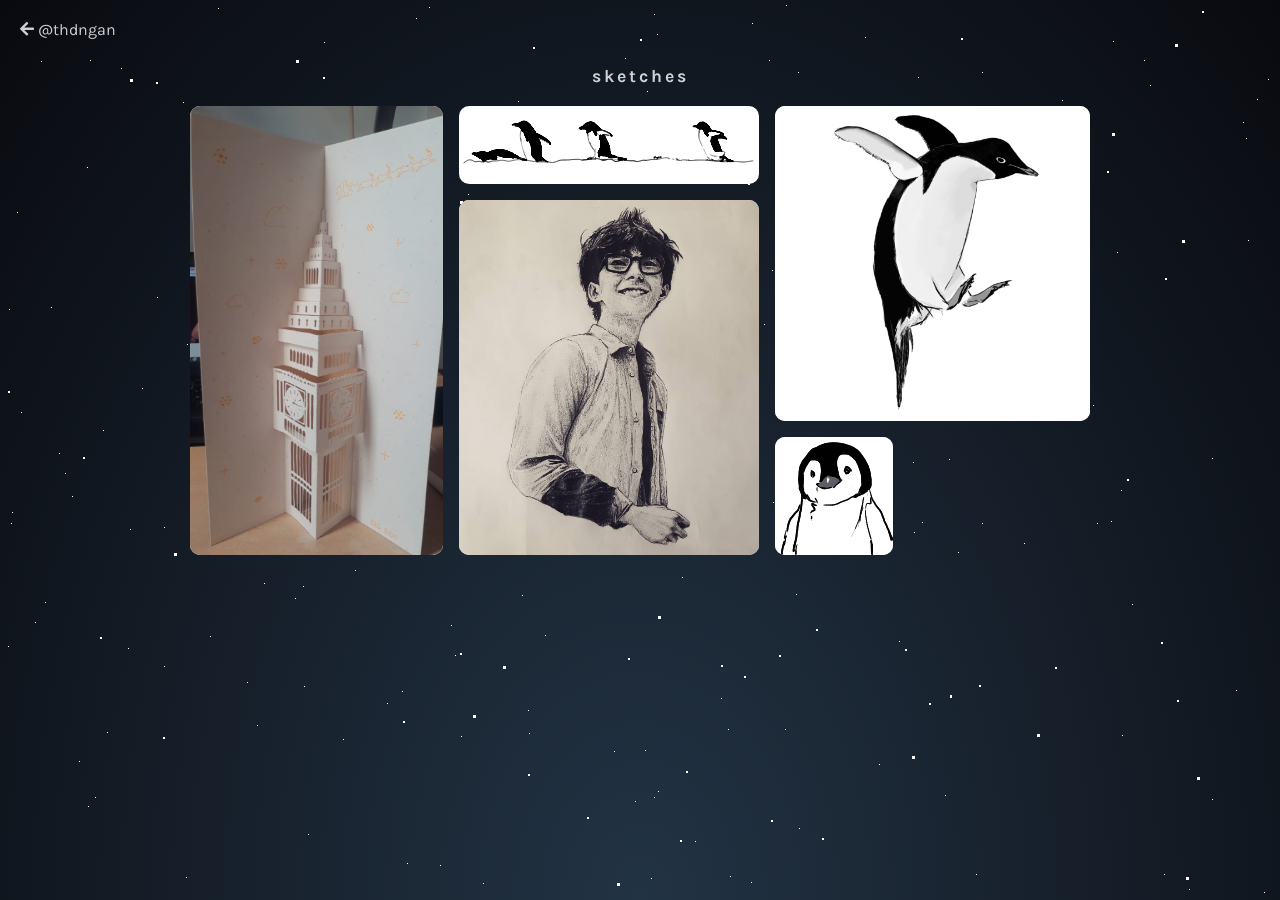
==== sketches.html @ 4ba468cd "Update: 2026-09-28 12:35:16" ====
<!DOCTYPE html>
<html lang="en">
  <head>
    <meta charset="UTF-8">
    <meta name="viewport" content="width=device-width, initial-scale=1.0">
    <title>TRỊNH HD Ngân | Sketches</title>
    <!-- Favicon -->
    <link rel="icon" href="https://avatars.githubusercontent.com/u/103092148?v=4" type="image/x-icon" />
    <!-- Hide the page until style.css loads; its fade-in animation reveals it -->
    <style>body { opacity: 0; }</style>
    <!-- Karla font -->
    <link rel="preconnect" href="https://fonts.googleapis.com">
    <link rel="preconnect" href="https://fonts.gstatic.com" crossorigin>
    <link rel="stylesheet" href="https://fonts.googleapis.com/css?family=Karla:400,700&display=swap">
    <!-- Font Awesome icons -->
    <link rel="stylesheet" href="https://use.fontawesome.com/releases/v5.8.1/css/all.css">
    <!-- Core theme CSS -->
    <link rel="stylesheet" href="style.css">
  </head>

  <body>
    <!-- Parallax Pixel Background Animation -->
    <section class="animated-background">
      <div id="stars1"></div>
      <div id="stars2"></div>
      <div id="stars3"></div>
    </section>
    <!-- End of Parallax Pixel Background Animation -->

    <a class="back-link" href="./">
      <i class="fas fa-arrow-left">&nbsp;</i>@thdngan
    </a>

    <div class="section-title">sketches</div>

    <div id="gallery"></div>

    <dialog id="lightbox" class="lightbox" tabindex="-1">
      <figure>
        <img alt="">
        <figcaption>
          <button class="lightbox-nav" data-step="-1" aria-label="Previous sketch"><i class="fas fa-chevron-left"></i></button>
          <span class="lightbox-caption"></span>
          <button class="lightbox-nav" data-step="1" aria-label="Next sketch"><i class="fas fa-chevron-right"></i></button>
        </figcaption>
      </figure>
      <button class="popup-close" aria-label="Close">&times;</button>
    </dialog>

    <!-- List of files in sketches/ and their sizes, regenerated by sync.sh -->
    <script src="sketches.js"></script>
    <!-- Hand-written captions -->
    <script src="sketches/captions.js"></script>
    <script src="lightbox.js"></script>
    <script>
      const gallery = document.getElementById('gallery');
      const captions = typeof CAPTIONS === 'undefined' ? {} : CAPTIONS;
      const sketches = SKETCHES.map(({ file, width, height }) => ({
        id: file,
        src: 'sketches/' + encodeURIComponent(file),
        caption: captions[file] ?? file.replace(/\.[^.]+$/, '').replace(/[_-]+/g, ' '),
        width,
        height,
      }));
      const sizeKnown = sketch => sketch.width > 0 && sketch.height > 0;

      // Each tile links to #<file>, which opens it in the lightbox
      const tiles = sketches.map(sketch => {
        const tile = document.createElement('a');
        tile.className = 'sketch';
        tile.href = '#' + encodeURIComponent(sketch.id);
        const img = document.createElement('img');
        img.src = sketch.src;
        img.alt = sketch.caption;
        img.loading = sizeKnown(sketch) ? 'lazy' : 'eager';
        tile.append(img);
        return tile;
      });
      gallery.append(...tiles);
      if (!tiles.length) gallery.textContent = 'nothing here yet';

      // Collage: sketches go into columns that all end at the same height. For a given number of
      // columns, the sketches are first spread so the columns come out about even, then the column
      // widths are adjusted until the heights match. If that can't work within limits, fewer
      // columns are tried (one column always works). No sketch is shown larger than its real
      // resolution on the screen (it would blur), so ones smaller than a column go last.
      const GAP = 16; // matches the gap in style.css
      const MIN_COLUMN = 150;
      const MAX_COLUMNS = 3;
      const NARROWEST = 0.6, WIDEST = 1.6; // how far a column may stray from the even width
      const MAX_CROP = 0.1; // share of a sketch that may be cropped when widths alone can't even things out
      let sizes = []; // natural [width, height] of each sketch, in image pixels
      let laidOutWidth = 0;

      function arrange(count, width) {
        const baseWidth = (width - GAP * (count - 1)) / count;
        // Largest size each sketch can show at without being stretched: one image pixel per screen
        // pixel, so smaller on high-density (e.g. phone) screens
        const pixel = window.devicePixelRatio || 1;
        const items = sizes.map(([naturalWidth, naturalHeight], i) => {
          const w = naturalWidth / pixel, h = naturalHeight / pixel;
          const small = w < baseWidth;
          return { i, w, h, small, height: small ? h : baseWidth * h / w };
        });
        if (count === 1) return [{ members: items, width, scale: 1 }];
        if (items.filter(item => !item.small).length < count) return null; // each column needs one to stretch

        // How uneven the column heights are at even widths (Infinity if a column has no full-size sketch)
        const unevenness = assign => {
          const heights = Array(count).fill(-GAP);
          const hasBig = Array(count).fill(false);
          items.forEach(item => {
            heights[assign[item.i]] += item.height + GAP;
            if (!item.small) hasBig[assign[item.i]] = true;
          });
          if (hasBig.includes(false)) return Infinity;
          const mean = heights.reduce((a, b) => a + b) / count;
          return heights.reduce((sum, h) => sum + (h - mean) ** 2, 0);
        };

        // Start by dropping each sketch, full-size ones tallest first, into the shortest column...
        const assign = [];
        const heights = Array(count).fill(0);
        [...items].sort((a, b) => a.small - b.small || b.height - a.height).forEach(item => {
          const column = heights.indexOf(Math.min(...heights));
          assign[item.i] = column;
          heights[column] += item.height + GAP;
        });

        // ...then keep moving or swapping sketches between columns while that evens them out
        let score = unevenness(assign);
        for (let improved = true; improved;) {
          improved = false;
          for (const { i } of items) {
            const changes = [];
            for (let c = 0; c < count; c++) if (c !== assign[i]) changes.push([[i, c]]);
            for (const { i: j } of items) if (assign[j] !== assign[i]) changes.push([[i, assign[j]], [j, assign[i]]]);
            for (const change of changes) {
              const undo = change.map(([k]) => [k, assign[k]]);
              change.forEach(([k, c]) => assign[k] = c);
              const next = unevenness(assign);
              if (next < score - 1) {
                score = next;
                improved = true;
                break;
              }
              undo.forEach(([k, c]) => assign[k] = c);
            }
          }
        }

        // A column of width x is x * stretch + fixed tall: full-size sketches scale with the width,
        // small ones and gaps don't. Solve for the widths that give every column the same height,
        // pinning any column that would go past its limits and solving again for the rest.
        const columns = Array.from({ length: count }, (_, c) => {
          const members = items.filter(item => assign[item.i] === c);
          const big = members.filter(item => !item.small);
          const small = members.filter(item => item.small);
          return {
            members: [...big, ...small],
            stretch: big.reduce((sum, item) => sum + item.h / item.w, 0),
            fixed: small.reduce((sum, item) => sum + item.h, 0) + GAP * (members.length - 1),
            min: Math.max(NARROWEST * baseWidth, ...small.map(item => item.w)),
            max: Math.min(WIDEST * baseWidth, ...big.map(item => item.w)), // never enlarge a sketch
          };
        });
        const available = width - GAP * (count - 1);
        let free = columns;
        let height;
        for (;;) {
          if (!free.length) return null;
          const pinned = columns.filter(col => !free.includes(col)).reduce((sum, col) => sum + col.width, 0);
          height = (available - pinned + free.reduce((sum, col) => sum + col.fixed / col.stretch, 0))
            / free.reduce((sum, col) => sum + 1 / col.stretch, 0);
          free.forEach(col => col.width = (height - col.fixed) / col.stretch);
          const outside = free.filter(col => col.width < col.min || col.width > col.max);
          if (!outside.length) break;
          outside.forEach(col => col.width = Math.min(col.max, Math.max(col.min, col.width)));
          free = free.filter(col => !outside.includes(col));
        }

        // A pinned column can't reach the shared height by width alone, so its full-size sketches
        // are cropped a little (shorter, or narrower without enlarging) to make up the difference
        for (const col of columns) {
          col.scale = (height - col.fixed) / (col.width * col.stretch);
          const noEnlarging = Math.min(...col.members.filter(item => !item.small).map(item => item.w)) / col.width;
          if (col.scale < 1 - MAX_CROP || col.scale > Math.min(1 / (1 - MAX_CROP), noEnlarging)) return null;
        }
        return columns;
      }

      function layout() {
        const style = getComputedStyle(gallery);
        const width = gallery.clientWidth - parseFloat(style.paddingLeft) - parseFloat(style.paddingRight);
        if (!tiles.length || width === laidOutWidth) return;
        laidOutWidth = width;

        let count = Math.max(1, Math.min(MAX_COLUMNS, Math.floor((width + GAP) / (MIN_COLUMN + GAP))));
        let columns;
        while (!(columns = arrange(count, width))) count--;

        gallery.replaceChildren(...columns.map(col => {
          const column = document.createElement('div');
          column.className = 'sketch-column';
          column.style.width = col.width + 'px';
          for (const item of col.members) {
            const tile = tiles[item.i];
            const small = item.w < col.width && (item.small || count === 1);
            tile.style.width = small ? item.w + 'px' : '';
            tile.style.height = (small ? item.h : col.width * item.h / item.w * col.scale) + 'px';
            column.append(tile);
          }
          return column;
        }));
      }

      Promise.all(sketches.map((sketch, i) => sizeKnown(sketch) || tiles[i].firstChild.decode().catch(() => {}))).then(() => {
        sizes = sketches.map((sketch, i) => {
          if (sizeKnown(sketch)) return [sketch.width, sketch.height];
          const img = tiles[i].firstChild;
          return img.naturalWidth && img.naturalHeight ? [img.naturalWidth, img.naturalHeight] : [1, 1];
        });
        layout();
        gallery.classList.add('ready');
        new ResizeObserver(layout).observe(gallery);
      });

      setupLightbox(sketches);
    </script>
  </body>
</html>
---- style.css ----
:root {
    --bgColor: #223344;
    --bgColor2: #090a0f;
    --accentColor: #FFF;
    --font: 'Karla', sans-serif;
    --delay: .3s;
}

body {
    margin: 0;
    padding: 0;
    min-height: 100vh;
    font-family: var(--font);
    background: radial-gradient(ellipse at bottom, var(--bgColor) 0%, var(--bgColor2) 100%);
    /* background-image: url('https://bit.ly/3nFVqJh'); */
    opacity: 0;
    animation: 1s ease-out var(--delay) 1 transitionAnimation; /* duration/timing-function/delay/iterations/name */
    animation-fill-mode: forwards;
    background-repeat: no-repeat;
    background-size: cover;
    position: relative;
}

#profilePicture, #profilePicture img {
    position: relative;
    width: 96px;
    height: 96px;
    display: block;
    margin: 40px auto 20px;
    border-radius: 50%;
    -webkit-tap-highlight-color: transparent;
}

#userName {
    color: var(--accentColor);
    font-size: 1rem;
    font-weight: bold;
    line-height: 1.25;
    display: block;
    font-family: var(--font);
    width: 100%;
    text-align: center;
    text-decoration: none;
}

#links {
    max-width: 675px;
    width: auto;
    display: block;
    margin: 27px auto;
}

.link {
    position: relative;
    background-color: rgba(255, 255, 255, 0.1); /* transparent; */ 
    color: var(--accentColor);
    border: solid var(--accentColor) 2px;
    border-radius: 10px;
    font-size: 1rem;
    text-align: center;
    display: block;
    margin-left: 10px;
    margin-right: 10px;
    margin-bottom: 10px;
    padding: 10px; /* 17px */
    text-decoration: none;
    /* transition: all .25s cubic-bezier(.08, .59, .29, .99); */
    /* ease, cubic-bezier(.08, .59, .29, .99) */
    -webkit-tap-highlight-color: transparent;
}

@media (hover: hover) {
    .link:hover {
        background-color: var(--accentColor);
        color: var(--bgColor);
    }
}

.link:active {
    background-color: var(--accentColor);
    color: var(--bgColor);
}

#hashtag {
    position: relative;
    margin-top: 50px;
    padding-bottom: 40px;
    color: var(--accentColor);
    font-size: 1rem;
    display: block;
    font-family: var(--font);
    width: 100%;
    text-align: center;

    /*  animation   */
    /* overflow: hidden; */
    background: linear-gradient(90deg, var(--bgColor), var(--accentColor), var(--bgColor));
    background-repeat: no-repeat;
    background-size: 80%;
    /* animation: animate 3s linear var(--delay) infinite; */
    -webkit-background-clip: text;
    background-clip: text;
    -webkit-text-fill-color: rgba(255, 255, 255, 0);
     /* rgba(255, 255, 255, 0); */
}


/*-------------------------animations-----------------------*/
@keyframes transitionAnimation {
    0% {
        opacity: 0;
        transform: translateY(-10px);
    }
    100% {
        opacity: 1;
        transform: translateY(0);
    }
}

@keyframes animate {
    0% {
      background-position: -500%;
    }
    100% {
      background-position: 500%;
    }
}

@keyframes animStar {
    from {
        transform: translateY(0px);
    }
    to {
        transform: translateY(-2000px);
    }
}


/*-------------------------popup------------------------*/
/* Lightbox shared by the profile picture and the sketches (lightbox.js) */
.lightbox {
    padding: 0;
    border: none;
    background: none;
    max-width: none;
    max-height: none;
    overflow: visible;
}

.lightbox:focus {
    outline: none;
}

.lightbox[open] {
    animation: .3s ease-out lightboxIn;
}

.lightbox::backdrop {
    background-color: rgba(0, 0, 0, 0.7);
}

@keyframes lightboxIn {
    from {
        opacity: 0;
        transform: scale(0.95);
    }
}

.lightbox figure {
    width: min-content; /* as wide as the image; the caption wraps to fit */
    margin: 0;
    background-color: #fff;
}

.lightbox img {
    display: block;
    min-width: min(240px, 90vw); /* room for the caption under very small sketches */
    max-width: 90vw;
    max-height: 80vh;
}

.lightbox figcaption {
    display: flex;
    align-items: center;
    justify-content: space-between;
    gap: 10px;
    padding: 10px 12px;
    background-color: var(--bgColor);
    color: var(--accentColor);
    font-family: Baskerville, Georgia, serif;
    font-style: italic;
    text-align: center;
    overflow-wrap: anywhere;
}

.lightbox-caption {
    flex: 1;
}

.lightbox-nav {
    padding: 6px 10px;
    border: none;
    background: none;
    color: inherit;
    font-size: 1rem;
    opacity: 0.8;
    cursor: pointer;
}

.lightbox-nav:hover {
    opacity: 1;
}

.lightbox-nav[hidden] {
    display: block;
    visibility: hidden; /* keep the caption centred */
}

.popup-close {
    position: absolute;
    right: -1rem;
    top: -1rem;
    width: 3rem;
    height: 3rem;
    font-size: 1.7rem;
    font-weight: 400;
    border-radius: 100%;
    background-color: var(--bgColor);
    z-index: 4;
    color: var(--accentColor);
    line-height: 2.7rem;
    text-align: center;
    cursor: pointer;
    text-decoration: none;
    -webkit-tap-highlight-color: transparent;
}

@media (hover: hover) {
    .popup-close:hover {
        background-color: var(--accentColor);
        color: var(--bgColor);
    }
}

.popup-close:active {
    background-color: var(--accentColor);
    color: var(--bgColor);
}

button.popup-close {
    padding: 0;
    border: none;
    font-family: inherit;
}


/*-----------------------parallax-----------------------*/
/* credits: https://www.youtube.com/watch?v=aywzn9cf-_U */
#stars1 {
    width: 1px;
    height: 1px;
    background: transparent;
    animation: animStar 120s linear infinite;

    box-shadow: 779px 1331px #fff, 324px 42px #fff, 303px 586px #fff,
    1312px 276px #fff, 451px 625px #fff, 521px 1931px #fff, 1087px 1871px #fff,
    36px 1546px #fff, 132px 934px #fff, 1698px 901px #fff, 1418px 664px #fff,
    1448px 1157px #fff, 1084px 232px #fff, 347px 1776px #fff, 1722px 243px #fff,
    1629px 835px #fff, 479px 969px #fff, 1231px 960px #fff, 586px 384px #fff,
    164px 527px #fff, 8px 646px #fff, 1150px 1126px #fff, 665px 1357px #fff,
    1556px 1982px #fff, 1260px 1961px #fff, 1675px 1741px #fff,
    1843px 1514px #fff, 718px 1628px #fff, 242px 1343px #fff, 1497px 1880px #fff,
    1364px 230px #fff, 1739px 1302px #fff, 636px 959px #fff, 304px 686px #fff,
    614px 751px #fff, 1935px 816px #fff, 1428px 60px #fff, 355px 335px #fff,
    1594px 158px #fff, 90px 60px #fff, 1553px 162px #fff, 1239px 1825px #fff,
    1945px 587px #fff, 749px 1785px #fff, 1987px 1172px #fff, 1301px 1237px #fff,
    1039px 342px #fff, 1585px 1481px #fff, 995px 1048px #fff, 524px 932px #fff,
    214px 413px #fff, 1701px 1300px #fff, 1037px 1613px #fff, 1871px 996px #fff,
    1360px 1635px #fff, 1110px 1313px #fff, 412px 1783px #fff, 1949px 177px #fff,
    903px 1854px #fff, 700px 1936px #fff, 378px 125px #fff, 308px 834px #fff,
    1118px 962px #fff, 1350px 1929px #fff, 781px 1811px #fff, 561px 137px #fff,
    757px 1148px #fff, 1670px 1979px #fff, 343px 739px #fff, 945px 795px #fff,
    576px 1903px #fff, 1078px 1436px #fff, 1583px 450px #fff, 1366px 474px #fff,
    297px 1873px #fff, 192px 162px #fff, 1624px 1633px #fff, 59px 453px #fff,
    82px 1872px #fff, 1933px 498px #fff, 1966px 1974px #fff, 1975px 1688px #fff,
    779px 314px #fff, 1858px 1543px #fff, 73px 1507px #fff, 1693px 975px #fff,
    1683px 108px #fff, 1768px 1654px #fff, 654px 14px #fff, 494px 171px #fff,
    1689px 1895px #fff, 1660px 263px #fff, 1031px 903px #fff, 1203px 1393px #fff,
    1333px 1421px #fff, 1113px 41px #fff, 1206px 1645px #fff, 1325px 1635px #fff,
    142px 388px #fff, 572px 215px #fff, 1535px 296px #fff, 1419px 407px #fff,
    1379px 1003px #fff, 329px 469px #fff, 1791px 1652px #fff, 935px 1802px #fff,
    1330px 1820px #fff, 421px 1933px #fff, 828px 365px #fff, 275px 316px #fff,
    707px 960px #fff, 1605px 1554px #fff, 625px 58px #fff, 717px 1697px #fff,
    1669px 246px #fff, 1925px 322px #fff, 1154px 1803px #fff, 1929px 295px #fff,
    1248px 240px #fff, 1045px 1755px #fff, 166px 942px #fff, 1888px 1773px #fff,
    678px 1963px #fff, 1370px 569px #fff, 1974px 1400px #fff, 1786px 460px #fff,
    51px 307px #fff, 784px 1400px #fff, 730px 1258px #fff, 1712px 393px #fff,
    416px 170px #fff, 1797px 1932px #fff, 572px 219px #fff, 1557px 1856px #fff,
    218px 8px #fff, 348px 1334px #fff, 469px 413px #fff, 385px 1738px #fff,
    1357px 1818px #fff, 240px 942px #fff, 248px 1847px #fff, 1535px 806px #fff,
    236px 1514px #fff, 1429px 1556px #fff, 73px 1633px #fff, 1398px 1121px #fff,
    671px 1301px #fff, 1404px 1663px #fff, 740px 1018px #fff, 1600px 377px #fff,
    785px 514px #fff, 112px 1084px #fff, 1915px 1887px #fff, 1463px 1848px #fff,
    687px 1115px #fff, 1268px 1768px #fff, 1729px 1425px #fff,
    1284px 1022px #fff, 801px 974px #fff, 1975px 1317px #fff, 1354px 834px #fff,
    1446px 1484px #fff, 1283px 1786px #fff, 11px 523px #fff, 1842px 236px #fff,
    1355px 654px #fff, 429px 7px #fff, 1033px 1128px #fff, 157px 297px #fff,
    545px 635px #fff, 52px 1080px #fff, 827px 1520px #fff, 1121px 490px #fff,
    9px 309px #fff, 1744px 1586px #fff, 1014px 417px #fff, 1534px 524px #fff,
    958px 552px #fff, 1403px 1496px #fff, 387px 703px #fff, 1522px 548px #fff,
    1355px 282px #fff, 1532px 601px #fff, 1838px 790px #fff, 290px 259px #fff,
    295px 598px #fff, 1601px 539px #fff, 1561px 1272px #fff, 34px 1922px #fff,
    1024px 543px #fff, 467px 369px #fff, 722px 333px #fff, 1976px 1255px #fff,
    766px 983px #fff, 1582px 1285px #fff, 12px 512px #fff, 617px 1410px #fff,
    682px 577px #fff, 1334px 1438px #fff, 439px 327px #fff, 1617px 1661px #fff,
    673px 129px #fff, 794px 941px #fff, 1386px 1902px #fff, 37px 1353px #fff,
    1467px 1353px #fff, 416px 18px #fff, 187px 344px #fff, 200px 1898px #fff,
    1491px 1619px #fff, 811px 347px #fff, 924px 1827px #fff, 945px 217px #fff,
    1735px 1228px #fff, 379px 1890px #fff, 79px 761px #fff, 825px 1837px #fff,
    1980px 1558px #fff, 1308px 1573px #fff, 1488px 1726px #fff,
    382px 1208px #fff, 522px 595px #fff, 1277px 1898px #fff, 354px 552px #fff,
    161px 1784px #fff, 614px 251px #fff, 526px 1576px #fff, 17px 212px #fff,
    179px 996px #fff, 467px 1208px #fff, 1944px 1838px #fff, 1140px 1093px #fff,
    858px 1007px #fff, 200px 1064px #fff, 423px 1964px #fff, 1945px 439px #fff,
    1377px 689px #fff, 1120px 1437px #fff, 1876px 668px #fff, 907px 1324px #fff,
    343px 1976px #fff, 1816px 1501px #fff, 1849px 177px #fff, 647px 91px #fff,
    1984px 1012px #fff, 1336px 1300px #fff, 128px 648px #fff, 305px 1060px #fff,
    1324px 826px #fff, 1263px 1314px #fff, 1801px 629px #fff, 1614px 1555px #fff,
    1634px 90px #fff, 1603px 452px #fff, 891px 1984px #fff, 1556px 1906px #fff,
    121px 68px #fff, 1676px 1714px #fff, 516px 936px #fff, 1947px 1492px #fff,
    1455px 1519px #fff, 45px 602px #fff, 205px 1039px #fff, 793px 172px #fff,
    1562px 1739px #fff, 1056px 110px #fff, 1512px 379px #fff, 1795px 1621px #fff,
    1848px 607px #fff, 262px 1719px #fff, 477px 991px #fff, 483px 883px #fff,
    1239px 1197px #fff, 1496px 647px #fff, 1649px 25px #fff, 1491px 1946px #fff,
    119px 996px #fff, 179px 1472px #fff, 1341px 808px #fff, 1565px 1700px #fff,
    407px 1544px #fff, 1754px 357px #fff, 1288px 981px #fff, 902px 1997px #fff,
    1755px 1668px #fff, 186px 877px #fff, 1202px 1882px #fff, 461px 1213px #fff,
    1400px 748px #fff, 1969px 1899px #fff, 809px 522px #fff, 514px 1219px #fff,
    374px 275px #fff, 938px 1973px #fff, 357px 552px #fff, 144px 1722px #fff,
    1572px 912px #fff, 402px 1858px #fff, 1544px 1195px #fff, 667px 1257px #fff,
    727px 1496px #fff, 993px 232px #fff, 1772px 313px #fff, 1040px 1590px #fff,
    1204px 1973px #fff, 1268px 79px #fff, 1555px 1048px #fff, 986px 1707px #fff,
    978px 1710px #fff, 713px 360px #fff, 407px 863px #fff, 461px 736px #fff,
    284px 1608px #fff, 103px 430px #fff, 1283px 1319px #fff, 977px 1186px #fff,
    1966px 1516px #fff, 1287px 1129px #fff, 70px 1098px #fff, 1189px 889px #fff,
    1126px 1734px #fff, 309px 1292px #fff, 879px 764px #fff, 65px 473px #fff,
    1003px 1959px #fff, 658px 791px #fff, 402px 1576px #fff, 35px 622px #fff,
    529px 1589px #fff, 164px 666px #fff, 1876px 1290px #fff, 1541px 526px #fff,
    270px 1297px #fff, 440px 865px #fff, 1500px 802px #fff, 182px 1754px #fff,
    1264px 892px #fff, 272px 1249px #fff, 1289px 1535px #fff, 190px 1646px #fff,
    955px 242px #fff, 1456px 1597px #fff, 1727px 1983px #fff, 635px 801px #fff,
    226px 455px #fff, 1396px 1710px #fff, 849px 1863px #fff, 237px 1264px #fff,
    839px 140px #fff, 1122px 735px #fff, 1280px 15px #fff, 1318px 242px #fff,
    1819px 1148px #fff, 333px 1392px #fff, 1949px 553px #fff, 1878px 1332px #fff,
    467px 548px #fff, 1812px 1082px #fff, 1067px 193px #fff, 243px 156px #fff,
    483px 1616px #fff, 1714px 933px #fff, 759px 1800px #fff, 1822px 995px #fff,
    1877px 572px #fff, 581px 1084px #fff, 107px 732px #fff, 642px 1837px #fff,
    166px 1493px #fff, 1555px 198px #fff, 819px 307px #fff, 947px 345px #fff,
    827px 224px #fff, 927px 1394px #fff, 540px 467px #fff, 1093px 405px #fff,
    1140px 927px #fff, 130px 529px #fff, 33px 1980px #fff, 1147px 1663px #fff,
    1616px 1436px #fff, 528px 710px #fff, 798px 1100px #fff, 505px 1480px #fff,
    899px 641px #fff, 1909px 1949px #fff, 1311px 964px #fff, 979px 1301px #fff,
    1393px 969px #fff, 1793px 1886px #fff, 292px 357px #fff, 1196px 1718px #fff,
    1290px 1994px #fff, 537px 1973px #fff, 1181px 1674px #fff,
    1740px 1566px #fff, 1307px 265px #fff, 922px 522px #fff, 1892px 472px #fff,
    384px 1746px #fff, 392px 1098px #fff, 647px 548px #fff, 390px 1498px #fff,
    1246px 138px #fff, 730px 876px #fff, 192px 1472px #fff, 1790px 1789px #fff,
    928px 311px #fff, 1253px 1647px #fff, 747px 1921px #fff, 1561px 1025px #fff,
    1533px 1292px #fff, 1985px 195px #fff, 728px 729px #fff, 1712px 1936px #fff,
    512px 1717px #fff, 1528px 483px #fff, 313px 1642px #fff, 281px 1849px #fff,
    1212px 799px #fff, 435px 1191px #fff, 1422px 611px #fff, 1718px 1964px #fff,
    411px 944px #fff, 210px 636px #fff, 1502px 1295px #fff, 1434px 349px #fff,
    769px 60px #fff, 747px 1053px #fff, 789px 504px #fff, 1436px 1264px #fff,
    1893px 1225px #fff, 1394px 1788px #fff, 1108px 1317px #fff,
    1673px 1395px #fff, 854px 1010px #fff, 1705px 80px #fff, 1858px 148px #fff,
    1729px 344px #fff, 1388px 664px #fff, 895px 406px #fff, 1479px 157px #fff,
    1441px 1157px #fff, 552px 1900px #fff, 516px 364px #fff, 1647px 189px #fff,
    1427px 1071px #fff, 785px 729px #fff, 1080px 1710px #fff, 504px 204px #fff,
    1177px 1622px #fff, 657px 34px #fff, 1296px 1099px #fff, 248px 180px #fff,
    1212px 1568px #fff, 667px 1562px #fff, 695px 841px #fff, 1608px 1247px #fff,
    751px 882px #fff, 87px 167px #fff, 607px 1368px #fff, 1363px 1203px #fff,
    1836px 317px #fff, 1668px 1703px #fff, 830px 1154px #fff, 1721px 1398px #fff,
    1601px 1280px #fff, 976px 874px #fff, 1743px 254px #fff, 1020px 1815px #fff,
    1670px 1766px #fff, 1890px 735px #fff, 1379px 136px #fff, 1864px 695px #fff,
    206px 965px #fff, 1404px 1932px #fff, 1923px 1360px #fff, 247px 682px #fff,
    519px 1708px #fff, 645px 750px #fff, 1164px 1204px #fff, 834px 323px #fff,
    172px 1350px #fff, 213px 972px #fff, 1837px 190px #fff, 285px 1806px #fff,
    1047px 1299px #fff, 1548px 825px #fff, 1730px 324px #fff, 1346px 1909px #fff,
    772px 270px #fff, 345px 1190px #fff, 478px 1433px #fff, 1479px 25px #fff,
    1994px 1830px #fff, 1744px 732px #fff, 20px 1635px #fff, 690px 1795px #fff,
    1594px 569px #fff, 579px 245px #fff, 1398px 733px #fff, 408px 1352px #fff,
    1774px 120px #fff, 1152px 1370px #fff, 1698px 1810px #fff, 710px 1450px #fff,
    665px 286px #fff, 493px 1720px #fff, 786px 5px #fff, 637px 1140px #fff,
    764px 324px #fff, 927px 310px #fff, 938px 1424px #fff, 1884px 744px #fff,
    913px 462px #fff, 1831px 1936px #fff, 1527px 249px #fff, 36px 1381px #fff,
    1597px 581px #fff, 1530px 355px #fff, 949px 459px #fff, 799px 828px #fff,
    242px 1471px #fff, 654px 797px #fff, 796px 594px #fff, 1365px 678px #fff,
    752px 23px #fff, 1630px 541px #fff, 982px 72px #fff, 1733px 1831px #fff,
    21px 412px #fff, 775px 998px #fff, 335px 1945px #fff, 264px 583px #fff,
    158px 1311px #fff, 528px 164px #fff, 1978px 574px #fff, 717px 1203px #fff,
    734px 1591px #fff, 1555px 820px #fff, 16px 1943px #fff, 1625px 1177px #fff,
    1236px 690px #fff, 1585px 1590px #fff, 1737px 1728px #fff, 721px 698px #fff,
    1804px 1186px #fff, 166px 980px #fff, 1850px 230px #fff, 330px 1712px #fff,
    95px 797px #fff, 1948px 1078px #fff, 469px 939px #fff, 1269px 1899px #fff,
    955px 1220px #fff, 1137px 1075px #fff, 312px 1293px #fff, 986px 1762px #fff,
    1103px 1238px #fff, 428px 1993px #fff, 355px 570px #fff, 977px 1836px #fff,
    1395px 1092px #fff, 276px 913px #fff, 1743px 656px #fff, 773px 502px #fff,
    1686px 1322px #fff, 1516px 1945px #fff, 1334px 501px #fff, 266px 156px #fff,
    455px 655px #fff, 798px 72px #fff, 1059px 1259px #fff, 1402px 1687px #fff,
    236px 1329px #fff, 1455px 786px #fff, 146px 1228px #fff, 1851px 823px #fff,
    1062px 100px #fff, 1220px 953px #fff, 20px 1826px #fff, 36px 1063px #fff,
    1525px 338px #fff, 790px 1521px #fff, 741px 1099px #fff, 288px 1489px #fff,
    700px 1060px #fff, 390px 1071px #fff, 411px 1036px #fff, 1853px 1072px #fff,
    1446px 1085px #fff, 1164px 874px #fff, 924px 925px #fff, 291px 271px #fff,
    1257px 1964px #fff, 1580px 1352px #fff, 1507px 1216px #fff, 211px 956px #fff,
    985px 1195px #fff, 975px 1640px #fff, 518px 101px #fff, 663px 1395px #fff,
    914px 532px #fff, 145px 1320px #fff, 69px 1397px #fff, 982px 523px #fff,
    257px 725px #fff, 1599px 831px #fff, 1636px 1513px #fff, 1250px 1158px #fff,
    1132px 604px #fff, 183px 102px #fff, 1057px 318px #fff, 1247px 1835px #fff,
    1983px 1110px #fff, 1077px 1455px #fff, 921px 1770px #fff, 806px 1350px #fff,
    1938px 1992px #fff, 855px 1260px #fff, 902px 1345px #fff, 658px 1908px #fff,
    1845px 679px #fff, 712px 1482px #fff, 595px 950px #fff, 1784px 1992px #fff,
    1847px 1785px #fff, 691px 1004px #fff, 175px 1179px #fff, 1666px 1911px #fff,
    41px 61px #fff, 971px 1080px #fff, 1830px 1450px #fff, 1351px 1518px #fff,
    1257px 99px #fff, 1395px 1498px #fff, 1117px 252px #fff, 1779px 597px #fff,
    1346px 729px #fff, 1108px 1144px #fff, 402px 691px #fff, 72px 496px #fff,
    1673px 1604px #fff, 1497px 974px #fff, 1865px 1664px #fff, 88px 806px #fff,
    918px 77px #fff, 244px 1118px #fff, 256px 1820px #fff, 1851px 1840px #fff,
    605px 1851px #fff, 634px 383px #fff, 865px 37px #fff, 943px 1024px #fff,
    1951px 177px #fff, 1097px 523px #fff, 985px 1700px #fff, 1243px 122px #fff,
    768px 1070px #fff, 468px 194px #fff, 320px 1867px #fff, 1850px 185px #fff,
    380px 1616px #fff, 468px 1294px #fff, 1122px 1743px #fff, 884px 299px #fff,
    1300px 1917px #fff, 1860px 396px #fff, 1270px 990px #fff, 529px 733px #fff,
    1975px 1347px #fff, 1885px 685px #fff, 226px 506px #fff, 651px 878px #fff,
    1323px 680px #fff, 1284px 680px #fff, 238px 1967px #fff, 911px 174px #fff,
    1111px 521px #fff, 1150px 85px #fff, 794px 502px #fff, 484px 1856px #fff,
    1809px 368px #fff, 112px 953px #fff, 590px 1009px #fff, 1655px 311px #fff,
    100px 1026px #fff, 1803px 352px #fff, 865px 306px #fff, 1077px 1019px #fff,
    1335px 872px #fff, 1647px 1298px #fff, 1233px 1387px #fff, 698px 1036px #fff,
    659px 1860px #fff, 388px 1412px #fff, 1212px 458px #fff, 755px 1468px #fff,
    696px 1654px #fff, 1144px 60px #fff;
}

#stars1:after {
    content: '';
    position: absolute;
    /* copy sits 2000px below via its shadow offsets (not top, which would add a scrollbar) */
    top: auto;
    width: 1px;
    height: 1px;
    background: transparent;

    box-shadow: 779px 3331px #fff, 324px 2042px #fff, 303px 2586px #fff,
    1312px 2276px #fff, 451px 2625px #fff, 521px 3931px #fff, 1087px 3871px #fff,
    36px 3546px #fff, 132px 2934px #fff, 1698px 2901px #fff, 1418px 2664px #fff,
    1448px 3157px #fff, 1084px 2232px #fff, 347px 3776px #fff, 1722px 2243px #fff,
    1629px 2835px #fff, 479px 2969px #fff, 1231px 2960px #fff, 586px 2384px #fff,
    164px 2527px #fff, 8px 2646px #fff, 1150px 3126px #fff, 665px 3357px #fff,
    1556px 3982px #fff, 1260px 3961px #fff, 1675px 3741px #fff,
    1843px 3514px #fff, 718px 3628px #fff, 242px 3343px #fff, 1497px 3880px #fff,
    1364px 2230px #fff, 1739px 3302px #fff, 636px 2959px #fff, 304px 2686px #fff,
    614px 2751px #fff, 1935px 2816px #fff, 1428px 2060px #fff, 355px 2335px #fff,
    1594px 2158px #fff, 90px 2060px #fff, 1553px 2162px #fff, 1239px 3825px #fff,
    1945px 2587px #fff, 749px 3785px #fff, 1987px 3172px #fff, 1301px 3237px #fff,
    1039px 2342px #fff, 1585px 3481px #fff, 995px 3048px #fff, 524px 2932px #fff,
    214px 2413px #fff, 1701px 3300px #fff, 1037px 3613px #fff, 1871px 2996px #fff,
    1360px 3635px #fff, 1110px 3313px #fff, 412px 3783px #fff, 1949px 2177px #fff,
    903px 3854px #fff, 700px 3936px #fff, 378px 2125px #fff, 308px 2834px #fff,
    1118px 2962px #fff, 1350px 3929px #fff, 781px 3811px #fff, 561px 2137px #fff,
    757px 3148px #fff, 1670px 3979px #fff, 343px 2739px #fff, 945px 2795px #fff,
    576px 3903px #fff, 1078px 3436px #fff, 1583px 2450px #fff, 1366px 2474px #fff,
    297px 3873px #fff, 192px 2162px #fff, 1624px 3633px #fff, 59px 2453px #fff,
    82px 3872px #fff, 1933px 2498px #fff, 1966px 3974px #fff, 1975px 3688px #fff,
    779px 2314px #fff, 1858px 3543px #fff, 73px 3507px #fff, 1693px 2975px #fff,
    1683px 2108px #fff, 1768px 3654px #fff, 654px 2014px #fff, 494px 2171px #fff,
    1689px 3895px #fff, 1660px 2263px #fff, 1031px 2903px #fff, 1203px 3393px #fff,
    1333px 3421px #fff, 1113px 2041px #fff, 1206px 3645px #fff, 1325px 3635px #fff,
    142px 2388px #fff, 572px 2215px #fff, 1535px 2296px #fff, 1419px 2407px #fff,
    1379px 3003px #fff, 329px 2469px #fff, 1791px 3652px #fff, 935px 3802px #fff,
    1330px 3820px #fff, 421px 3933px #fff, 828px 2365px #fff, 275px 2316px #fff,
    707px 2960px #fff, 1605px 3554px #fff, 625px 2058px #fff, 717px 3697px #fff,
    1669px 2246px #fff, 1925px 2322px #fff, 1154px 3803px #fff, 1929px 2295px #fff,
    1248px 2240px #fff, 1045px 3755px #fff, 166px 2942px #fff, 1888px 3773px #fff,
    678px 3963px #fff, 1370px 2569px #fff, 1974px 3400px #fff, 1786px 2460px #fff,
    51px 2307px #fff, 784px 3400px #fff, 730px 3258px #fff, 1712px 2393px #fff,
    416px 2170px #fff, 1797px 3932px #fff, 572px 2219px #fff, 1557px 3856px #fff,
    218px 2008px #fff, 348px 3334px #fff, 469px 2413px #fff, 385px 3738px #fff,
    1357px 3818px #fff, 240px 2942px #fff, 248px 3847px #fff, 1535px 2806px #fff,
    236px 3514px #fff, 1429px 3556px #fff, 73px 3633px #fff, 1398px 3121px #fff,
    671px 3301px #fff, 1404px 3663px #fff, 740px 3018px #fff, 1600px 2377px #fff,
    785px 2514px #fff, 112px 3084px #fff, 1915px 3887px #fff, 1463px 3848px #fff,
    687px 3115px #fff, 1268px 3768px #fff, 1729px 3425px #fff,
    1284px 3022px #fff, 801px 2974px #fff, 1975px 3317px #fff, 1354px 2834px #fff,
    1446px 3484px #fff, 1283px 3786px #fff, 11px 2523px #fff, 1842px 2236px #fff,
    1355px 2654px #fff, 429px 2007px #fff, 1033px 3128px #fff, 157px 2297px #fff,
    545px 2635px #fff, 52px 3080px #fff, 827px 3520px #fff, 1121px 2490px #fff,
    9px 2309px #fff, 1744px 3586px #fff, 1014px 2417px #fff, 1534px 2524px #fff,
    958px 2552px #fff, 1403px 3496px #fff, 387px 2703px #fff, 1522px 2548px #fff,
    1355px 2282px #fff, 1532px 2601px #fff, 1838px 2790px #fff, 290px 2259px #fff,
    295px 2598px #fff, 1601px 2539px #fff, 1561px 3272px #fff, 34px 3922px #fff,
    1024px 2543px #fff, 467px 2369px #fff, 722px 2333px #fff, 1976px 3255px #fff,
    766px 2983px #fff, 1582px 3285px #fff, 12px 2512px #fff, 617px 3410px #fff,
    682px 2577px #fff, 1334px 3438px #fff, 439px 2327px #fff, 1617px 3661px #fff,
    673px 2129px #fff, 794px 2941px #fff, 1386px 3902px #fff, 37px 3353px #fff,
    1467px 3353px #fff, 416px 2018px #fff, 187px 2344px #fff, 200px 3898px #fff,
    1491px 3619px #fff, 811px 2347px #fff, 924px 3827px #fff, 945px 2217px #fff,
    1735px 3228px #fff, 379px 3890px #fff, 79px 2761px #fff, 825px 3837px #fff,
    1980px 3558px #fff, 1308px 3573px #fff, 1488px 3726px #fff,
    382px 3208px #fff, 522px 2595px #fff, 1277px 3898px #fff, 354px 2552px #fff,
    161px 3784px #fff, 614px 2251px #fff, 526px 3576px #fff, 17px 2212px #fff,
    179px 2996px #fff, 467px 3208px #fff, 1944px 3838px #fff, 1140px 3093px #fff,
    858px 3007px #fff, 200px 3064px #fff, 423px 3964px #fff, 1945px 2439px #fff,
    1377px 2689px #fff, 1120px 3437px #fff, 1876px 2668px #fff, 907px 3324px #fff,
    343px 3976px #fff, 1816px 3501px #fff, 1849px 2177px #fff, 647px 2091px #fff,
    1984px 3012px #fff, 1336px 3300px #fff, 128px 2648px #fff, 305px 3060px #fff,
    1324px 2826px #fff, 1263px 3314px #fff, 1801px 2629px #fff, 1614px 3555px #fff,
    1634px 2090px #fff, 1603px 2452px #fff, 891px 3984px #fff, 1556px 3906px #fff,
    121px 2068px #fff, 1676px 3714px #fff, 516px 2936px #fff, 1947px 3492px #fff,
    1455px 3519px #fff, 45px 2602px #fff, 205px 3039px #fff, 793px 2172px #fff,
    1562px 3739px #fff, 1056px 2110px #fff, 1512px 2379px #fff, 1795px 3621px #fff,
    1848px 2607px #fff, 262px 3719px #fff, 477px 2991px #fff, 483px 2883px #fff,
    1239px 3197px #fff, 1496px 2647px #fff, 1649px 2025px #fff, 1491px 3946px #fff,
    119px 2996px #fff, 179px 3472px #fff, 1341px 2808px #fff, 1565px 3700px #fff,
    407px 3544px #fff, 1754px 2357px #fff, 1288px 2981px #fff, 902px 3997px #fff,
    1755px 3668px #fff, 186px 2877px #fff, 1202px 3882px #fff, 461px 3213px #fff,
    1400px 2748px #fff, 1969px 3899px #fff, 809px 2522px #fff, 514px 3219px #fff,
    374px 2275px #fff, 938px 3973px #fff, 357px 2552px #fff, 144px 3722px #fff,
    1572px 2912px #fff, 402px 3858px #fff, 1544px 3195px #fff, 667px 3257px #fff,
    727px 3496px #fff, 993px 2232px #fff, 1772px 2313px #fff, 1040px 3590px #fff,
    1204px 3973px #fff, 1268px 2079px #fff, 1555px 3048px #fff, 986px 3707px #fff,
    978px 3710px #fff, 713px 2360px #fff, 407px 2863px #fff, 461px 2736px #fff,
    284px 3608px #fff, 103px 2430px #fff, 1283px 3319px #fff, 977px 3186px #fff,
    1966px 3516px #fff, 1287px 3129px #fff, 70px 3098px #fff, 1189px 2889px #fff,
    1126px 3734px #fff, 309px 3292px #fff, 879px 2764px #fff, 65px 2473px #fff,
    1003px 3959px #fff, 658px 2791px #fff, 402px 3576px #fff, 35px 2622px #fff,
    529px 3589px #fff, 164px 2666px #fff, 1876px 3290px #fff, 1541px 2526px #fff,
    270px 3297px #fff, 440px 2865px #fff, 1500px 2802px #fff, 182px 3754px #fff,
    1264px 2892px #fff, 272px 3249px #fff, 1289px 3535px #fff, 190px 3646px #fff,
    955px 2242px #fff, 1456px 3597px #fff, 1727px 3983px #fff, 635px 2801px #fff,
    226px 2455px #fff, 1396px 3710px #fff, 849px 3863px #fff, 237px 3264px #fff,
    839px 2140px #fff, 1122px 2735px #fff, 1280px 2015px #fff, 1318px 2242px #fff,
    1819px 3148px #fff, 333px 3392px #fff, 1949px 2553px #fff, 1878px 3332px #fff,
    467px 2548px #fff, 1812px 3082px #fff, 1067px 2193px #fff, 243px 2156px #fff,
    483px 3616px #fff, 1714px 2933px #fff, 759px 3800px #fff, 1822px 2995px #fff,
    1877px 2572px #fff, 581px 3084px #fff, 107px 2732px #fff, 642px 3837px #fff,
    166px 3493px #fff, 1555px 2198px #fff, 819px 2307px #fff, 947px 2345px #fff,
    827px 2224px #fff, 927px 3394px #fff, 540px 2467px #fff, 1093px 2405px #fff,
    1140px 2927px #fff, 130px 2529px #fff, 33px 3980px #fff, 1147px 3663px #fff,
    1616px 3436px #fff, 528px 2710px #fff, 798px 3100px #fff, 505px 3480px #fff,
    899px 2641px #fff, 1909px 3949px #fff, 1311px 2964px #fff, 979px 3301px #fff,
    1393px 2969px #fff, 1793px 3886px #fff, 292px 2357px #fff, 1196px 3718px #fff,
    1290px 3994px #fff, 537px 3973px #fff, 1181px 3674px #fff,
    1740px 3566px #fff, 1307px 2265px #fff, 922px 2522px #fff, 1892px 2472px #fff,
    384px 3746px #fff, 392px 3098px #fff, 647px 2548px #fff, 390px 3498px #fff,
    1246px 2138px #fff, 730px 2876px #fff, 192px 3472px #fff, 1790px 3789px #fff,
    928px 2311px #fff, 1253px 3647px #fff, 747px 3921px #fff, 1561px 3025px #fff,
    1533px 3292px #fff, 1985px 2195px #fff, 728px 2729px #fff, 1712px 3936px #fff,
    512px 3717px #fff, 1528px 2483px #fff, 313px 3642px #fff, 281px 3849px #fff,
    1212px 2799px #fff, 435px 3191px #fff, 1422px 2611px #fff, 1718px 3964px #fff,
    411px 2944px #fff, 210px 2636px #fff, 1502px 3295px #fff, 1434px 2349px #fff,
    769px 2060px #fff, 747px 3053px #fff, 789px 2504px #fff, 1436px 3264px #fff,
    1893px 3225px #fff, 1394px 3788px #fff, 1108px 3317px #fff,
    1673px 3395px #fff, 854px 3010px #fff, 1705px 2080px #fff, 1858px 2148px #fff,
    1729px 2344px #fff, 1388px 2664px #fff, 895px 2406px #fff, 1479px 2157px #fff,
    1441px 3157px #fff, 552px 3900px #fff, 516px 2364px #fff, 1647px 2189px #fff,
    1427px 3071px #fff, 785px 2729px #fff, 1080px 3710px #fff, 504px 2204px #fff,
    1177px 3622px #fff, 657px 2034px #fff, 1296px 3099px #fff, 248px 2180px #fff,
    1212px 3568px #fff, 667px 3562px #fff, 695px 2841px #fff, 1608px 3247px #fff,
    751px 2882px #fff, 87px 2167px #fff, 607px 3368px #fff, 1363px 3203px #fff,
    1836px 2317px #fff, 1668px 3703px #fff, 830px 3154px #fff, 1721px 3398px #fff,
    1601px 3280px #fff, 976px 2874px #fff, 1743px 2254px #fff, 1020px 3815px #fff,
    1670px 3766px #fff, 1890px 2735px #fff, 1379px 2136px #fff, 1864px 2695px #fff,
    206px 2965px #fff, 1404px 3932px #fff, 1923px 3360px #fff, 247px 2682px #fff,
    519px 3708px #fff, 645px 2750px #fff, 1164px 3204px #fff, 834px 2323px #fff,
    172px 3350px #fff, 213px 2972px #fff, 1837px 2190px #fff, 285px 3806px #fff,
    1047px 3299px #fff, 1548px 2825px #fff, 1730px 2324px #fff, 1346px 3909px #fff,
    772px 2270px #fff, 345px 3190px #fff, 478px 3433px #fff, 1479px 2025px #fff,
    1994px 3830px #fff, 1744px 2732px #fff, 20px 3635px #fff, 690px 3795px #fff,
    1594px 2569px #fff, 579px 2245px #fff, 1398px 2733px #fff, 408px 3352px #fff,
    1774px 2120px #fff, 1152px 3370px #fff, 1698px 3810px #fff, 710px 3450px #fff,
    665px 2286px #fff, 493px 3720px #fff, 786px 2005px #fff, 637px 3140px #fff,
    764px 2324px #fff, 927px 2310px #fff, 938px 3424px #fff, 1884px 2744px #fff,
    913px 2462px #fff, 1831px 3936px #fff, 1527px 2249px #fff, 36px 3381px #fff,
    1597px 2581px #fff, 1530px 2355px #fff, 949px 2459px #fff, 799px 2828px #fff,
    242px 3471px #fff, 654px 2797px #fff, 796px 2594px #fff, 1365px 2678px #fff,
    752px 2023px #fff, 1630px 2541px #fff, 982px 2072px #fff, 1733px 3831px #fff,
    21px 2412px #fff, 775px 2998px #fff, 335px 3945px #fff, 264px 2583px #fff,
    158px 3311px #fff, 528px 2164px #fff, 1978px 2574px #fff, 717px 3203px #fff,
    734px 3591px #fff, 1555px 2820px #fff, 16px 3943px #fff, 1625px 3177px #fff,
    1236px 2690px #fff, 1585px 3590px #fff, 1737px 3728px #fff, 721px 2698px #fff,
    1804px 3186px #fff, 166px 2980px #fff, 1850px 2230px #fff, 330px 3712px #fff,
    95px 2797px #fff, 1948px 3078px #fff, 469px 2939px #fff, 1269px 3899px #fff,
    955px 3220px #fff, 1137px 3075px #fff, 312px 3293px #fff, 986px 3762px #fff,
    1103px 3238px #fff, 428px 3993px #fff, 355px 2570px #fff, 977px 3836px #fff,
    1395px 3092px #fff, 276px 2913px #fff, 1743px 2656px #fff, 773px 2502px #fff,
    1686px 3322px #fff, 1516px 3945px #fff, 1334px 2501px #fff, 266px 2156px #fff,
    455px 2655px #fff, 798px 2072px #fff, 1059px 3259px #fff, 1402px 3687px #fff,
    236px 3329px #fff, 1455px 2786px #fff, 146px 3228px #fff, 1851px 2823px #fff,
    1062px 2100px #fff, 1220px 2953px #fff, 20px 3826px #fff, 36px 3063px #fff,
    1525px 2338px #fff, 790px 3521px #fff, 741px 3099px #fff, 288px 3489px #fff,
    700px 3060px #fff, 390px 3071px #fff, 411px 3036px #fff, 1853px 3072px #fff,
    1446px 3085px #fff, 1164px 2874px #fff, 924px 2925px #fff, 291px 2271px #fff,
    1257px 3964px #fff, 1580px 3352px #fff, 1507px 3216px #fff, 211px 2956px #fff,
    985px 3195px #fff, 975px 3640px #fff, 518px 2101px #fff, 663px 3395px #fff,
    914px 2532px #fff, 145px 3320px #fff, 69px 3397px #fff, 982px 2523px #fff,
    257px 2725px #fff, 1599px 2831px #fff, 1636px 3513px #fff, 1250px 3158px #fff,
    1132px 2604px #fff, 183px 2102px #fff, 1057px 2318px #fff, 1247px 3835px #fff,
    1983px 3110px #fff, 1077px 3455px #fff, 921px 3770px #fff, 806px 3350px #fff,
    1938px 3992px #fff, 855px 3260px #fff, 902px 3345px #fff, 658px 3908px #fff,
    1845px 2679px #fff, 712px 3482px #fff, 595px 2950px #fff, 1784px 3992px #fff,
    1847px 3785px #fff, 691px 3004px #fff, 175px 3179px #fff, 1666px 3911px #fff,
    41px 2061px #fff, 971px 3080px #fff, 1830px 3450px #fff, 1351px 3518px #fff,
    1257px 2099px #fff, 1395px 3498px #fff, 1117px 2252px #fff, 1779px 2597px #fff,
    1346px 2729px #fff, 1108px 3144px #fff, 402px 2691px #fff, 72px 2496px #fff,
    1673px 3604px #fff, 1497px 2974px #fff, 1865px 3664px #fff, 88px 2806px #fff,
    918px 2077px #fff, 244px 3118px #fff, 256px 3820px #fff, 1851px 3840px #fff,
    605px 3851px #fff, 634px 2383px #fff, 865px 2037px #fff, 943px 3024px #fff,
    1951px 2177px #fff, 1097px 2523px #fff, 985px 3700px #fff, 1243px 2122px #fff,
    768px 3070px #fff, 468px 2194px #fff, 320px 3867px #fff, 1850px 2185px #fff,
    380px 3616px #fff, 468px 3294px #fff, 1122px 3743px #fff, 884px 2299px #fff,
    1300px 3917px #fff, 1860px 2396px #fff, 1270px 2990px #fff, 529px 2733px #fff,
    1975px 3347px #fff, 1885px 2685px #fff, 226px 2506px #fff, 651px 2878px #fff,
    1323px 2680px #fff, 1284px 2680px #fff, 238px 3967px #fff, 911px 2174px #fff,
    1111px 2521px #fff, 1150px 2085px #fff, 794px 2502px #fff, 484px 3856px #fff,
    1809px 2368px #fff, 112px 2953px #fff, 590px 3009px #fff, 1655px 2311px #fff,
    100px 3026px #fff, 1803px 2352px #fff, 865px 2306px #fff, 1077px 3019px #fff,
    1335px 2872px #fff, 1647px 3298px #fff, 1233px 3387px #fff, 698px 3036px #fff,
    659px 3860px #fff, 388px 3412px #fff, 1212px 2458px #fff, 755px 3468px #fff,
    696px 3654px #fff, 1144px 2060px #fff;
}

#stars2 {
    width: 2px;
    height: 2px;
    background: transparent;
    animation: animStar 180s linear infinite;

    box-shadow: 1448px 320px #fff, 1775px 1663px #fff, 332px 1364px #fff,
    878px 340px #fff, 569px 1832px #fff, 1422px 1684px #fff, 1946px 1907px #fff,
    121px 979px #fff, 1044px 1069px #fff, 463px 381px #fff, 423px 112px #fff,
    523px 1179px #fff, 779px 654px #fff, 1398px 694px #fff, 1085px 1464px #fff,
    1599px 1869px #fff, 801px 1882px #fff, 779px 1231px #fff, 552px 932px #fff,
    1057px 1196px #fff, 282px 1280px #fff, 496px 1986px #fff, 1833px 1120px #fff,
    1802px 1293px #fff, 6px 1696px #fff, 412px 1902px #fff, 605px 438px #fff,
    24px 1212px #fff, 234px 1320px #fff, 544px 344px #fff, 1107px 170px #fff,
    1603px 196px #fff, 905px 648px #fff, 68px 1458px #fff, 649px 1969px #fff,
    744px 675px #fff, 1127px 478px #fff, 714px 1814px #fff, 1486px 526px #fff,
    270px 1636px #fff, 1931px 149px #fff, 1807px 378px #fff, 8px 390px #fff,
    1415px 699px #fff, 1473px 1211px #fff, 1590px 141px #fff, 270px 1705px #fff,
    69px 1423px #fff, 1108px 1053px #fff, 1946px 128px #fff, 371px 371px #fff,
    1490px 220px #fff, 357px 1885px #fff, 363px 363px #fff, 1896px 1256px #fff,
    1979px 1050px #fff, 947px 1342px #fff, 1754px 242px #fff, 514px 974px #fff,
    65px 1477px #fff, 1840px 547px #fff, 950px 695px #fff, 459px 1150px #fff,
    1124px 1502px #fff, 481px 940px #fff, 680px 839px #fff, 797px 1169px #fff,
    1977px 1491px #fff, 734px 1724px #fff, 210px 298px #fff, 816px 628px #fff,
    686px 770px #fff, 1721px 267px #fff, 1663px 511px #fff, 1481px 1141px #fff,
    582px 248px #fff, 1308px 953px #fff, 628px 657px #fff, 897px 1535px #fff,
    270px 931px #fff, 791px 467px #fff, 1336px 1732px #fff, 1013px 1653px #fff,
    1911px 956px #fff, 587px 816px #fff, 83px 456px #fff, 930px 1478px #fff,
    1587px 1694px #fff, 614px 1200px #fff, 302px 1782px #fff, 1711px 1432px #fff,
    443px 904px #fff, 1666px 714px #fff, 1588px 1167px #fff, 273px 1075px #fff,
    1679px 461px #fff, 721px 664px #fff, 1202px 10px #fff, 166px 1126px #fff,
    331px 1628px #fff, 430px 1565px #fff, 1585px 509px #fff, 640px 38px #fff,
    822px 837px #fff, 1760px 1664px #fff, 1122px 1458px #fff, 398px 131px #fff,
    689px 285px #fff, 460px 652px #fff, 1627px 365px #fff, 348px 1648px #fff,
    819px 1946px #fff, 981px 1917px #fff, 323px 76px #fff, 979px 684px #fff,
    887px 536px #fff, 1348px 1596px #fff, 1055px 666px #fff, 1402px 1797px #fff,
    1300px 1055px #fff, 937px 238px #fff, 1474px 1815px #fff, 1144px 1710px #fff,
    1629px 1087px #fff, 911px 919px #fff, 771px 819px #fff, 403px 720px #fff,
    163px 736px #fff, 1062px 238px #fff, 1774px 818px #fff, 1874px 1178px #fff,
    1177px 699px #fff, 1244px 1244px #fff, 1371px 58px #fff, 564px 1515px #fff,
    1824px 487px #fff, 929px 702px #fff, 394px 1348px #fff, 1161px 641px #fff,
    219px 1841px #fff, 358px 941px #fff, 140px 1759px #fff, 1019px 1345px #fff,
    274px 436px #fff, 1433px 1605px #fff, 1798px 1426px #fff, 294px 1848px #fff,
    1681px 1877px #fff, 1344px 1824px #fff, 1439px 1632px #fff,
    161px 1012px #fff, 1308px 588px #fff, 1789px 582px #fff, 721px 1910px #fff,
    318px 218px #fff, 607px 319px #fff, 495px 535px #fff, 1552px 1575px #fff,
    1562px 67px #fff, 403px 926px #fff, 1096px 1800px #fff, 1814px 1709px #fff,
    1882px 1831px #fff, 533px 46px #fff, 823px 969px #fff, 530px 165px #fff,
    1030px 352px #fff, 1681px 313px #fff, 338px 115px #fff, 1607px 211px #fff,
    1718px 1184px #fff, 1589px 659px #fff, 278px 355px #fff, 464px 1464px #fff,
    1165px 277px #fff, 950px 694px #fff, 1746px 293px #fff, 793px 911px #fff,
    528px 773px #fff, 1883px 1694px #fff, 748px 182px #fff, 1924px 1531px #fff,
    100px 636px #fff, 1473px 1445px #fff, 1264px 1244px #fff, 850px 1377px #fff,
    987px 1976px #fff, 933px 1761px #fff, 922px 1270px #fff, 500px 396px #fff,
    1324px 8px #fff, 1967px 1814px #fff, 1072px 1401px #fff, 961px 37px #fff,
    156px 81px #fff, 1915px 502px #fff, 1076px 1846px #fff, 152px 1669px #fff,
    986px 1529px #fff, 1667px 1137px #fff;
}

#stars2:after {
    content: '';
    position: absolute;
    /* copy sits 2000px below via its shadow offsets (not top, which would add a scrollbar) */
    top: auto;
    width: 2px;
    height: 2px;
    background: transparent;

    box-shadow: 1448px 2320px #fff, 1775px 3663px #fff, 332px 3364px #fff,
    878px 2340px #fff, 569px 3832px #fff, 1422px 3684px #fff, 1946px 3907px #fff,
    121px 2979px #fff, 1044px 3069px #fff, 463px 2381px #fff, 423px 2112px #fff,
    523px 3179px #fff, 779px 2654px #fff, 1398px 2694px #fff, 1085px 3464px #fff,
    1599px 3869px #fff, 801px 3882px #fff, 779px 3231px #fff, 552px 2932px #fff,
    1057px 3196px #fff, 282px 3280px #fff, 496px 3986px #fff, 1833px 3120px #fff,
    1802px 3293px #fff, 6px 3696px #fff, 412px 3902px #fff, 605px 2438px #fff,
    24px 3212px #fff, 234px 3320px #fff, 544px 2344px #fff, 1107px 2170px #fff,
    1603px 2196px #fff, 905px 2648px #fff, 68px 3458px #fff, 649px 3969px #fff,
    744px 2675px #fff, 1127px 2478px #fff, 714px 3814px #fff, 1486px 2526px #fff,
    270px 3636px #fff, 1931px 2149px #fff, 1807px 2378px #fff, 8px 2390px #fff,
    1415px 2699px #fff, 1473px 3211px #fff, 1590px 2141px #fff, 270px 3705px #fff,
    69px 3423px #fff, 1108px 3053px #fff, 1946px 2128px #fff, 371px 2371px #fff,
    1490px 2220px #fff, 357px 3885px #fff, 363px 2363px #fff, 1896px 3256px #fff,
    1979px 3050px #fff, 947px 3342px #fff, 1754px 2242px #fff, 514px 2974px #fff,
    65px 3477px #fff, 1840px 2547px #fff, 950px 2695px #fff, 459px 3150px #fff,
    1124px 3502px #fff, 481px 2940px #fff, 680px 2839px #fff, 797px 3169px #fff,
    1977px 3491px #fff, 734px 3724px #fff, 210px 2298px #fff, 816px 2628px #fff,
    686px 2770px #fff, 1721px 2267px #fff, 1663px 2511px #fff, 1481px 3141px #fff,
    582px 2248px #fff, 1308px 2953px #fff, 628px 2657px #fff, 897px 3535px #fff,
    270px 2931px #fff, 791px 2467px #fff, 1336px 3732px #fff, 1013px 3653px #fff,
    1911px 2956px #fff, 587px 2816px #fff, 83px 2456px #fff, 930px 3478px #fff,
    1587px 3694px #fff, 614px 3200px #fff, 302px 3782px #fff, 1711px 3432px #fff,
    443px 2904px #fff, 1666px 2714px #fff, 1588px 3167px #fff, 273px 3075px #fff,
    1679px 2461px #fff, 721px 2664px #fff, 1202px 2010px #fff, 166px 3126px #fff,
    331px 3628px #fff, 430px 3565px #fff, 1585px 2509px #fff, 640px 2038px #fff,
    822px 2837px #fff, 1760px 3664px #fff, 1122px 3458px #fff, 398px 2131px #fff,
    689px 2285px #fff, 460px 2652px #fff, 1627px 2365px #fff, 348px 3648px #fff,
    819px 3946px #fff, 981px 3917px #fff, 323px 2076px #fff, 979px 2684px #fff,
    887px 2536px #fff, 1348px 3596px #fff, 1055px 2666px #fff, 1402px 3797px #fff,
    1300px 3055px #fff, 937px 2238px #fff, 1474px 3815px #fff, 1144px 3710px #fff,
    1629px 3087px #fff, 911px 2919px #fff, 771px 2819px #fff, 403px 2720px #fff,
    163px 2736px #fff, 1062px 2238px #fff, 1774px 2818px #fff, 1874px 3178px #fff,
    1177px 2699px #fff, 1244px 3244px #fff, 1371px 2058px #fff, 564px 3515px #fff,
    1824px 2487px #fff, 929px 2702px #fff, 394px 3348px #fff, 1161px 2641px #fff,
    219px 3841px #fff, 358px 2941px #fff, 140px 3759px #fff, 1019px 3345px #fff,
    274px 2436px #fff, 1433px 3605px #fff, 1798px 3426px #fff, 294px 3848px #fff,
    1681px 3877px #fff, 1344px 3824px #fff, 1439px 3632px #fff,
    161px 3012px #fff, 1308px 2588px #fff, 1789px 2582px #fff, 721px 3910px #fff,
    318px 2218px #fff, 607px 2319px #fff, 495px 2535px #fff, 1552px 3575px #fff,
    1562px 2067px #fff, 403px 2926px #fff, 1096px 3800px #fff, 1814px 3709px #fff,
    1882px 3831px #fff, 533px 2046px #fff, 823px 2969px #fff, 530px 2165px #fff,
    1030px 2352px #fff, 1681px 2313px #fff, 338px 2115px #fff, 1607px 2211px #fff,
    1718px 3184px #fff, 1589px 2659px #fff, 278px 2355px #fff, 464px 3464px #fff,
    1165px 2277px #fff, 950px 2694px #fff, 1746px 2293px #fff, 793px 2911px #fff,
    528px 2773px #fff, 1883px 3694px #fff, 748px 2182px #fff, 1924px 3531px #fff,
    100px 2636px #fff, 1473px 3445px #fff, 1264px 3244px #fff, 850px 3377px #fff,
    987px 3976px #fff, 933px 3761px #fff, 922px 3270px #fff, 500px 2396px #fff,
    1324px 2008px #fff, 1967px 3814px #fff, 1072px 3401px #fff, 961px 2037px #fff,
    156px 2081px #fff, 1915px 2502px #fff, 1076px 3846px #fff, 152px 3669px #fff,
    986px 3529px #fff, 1667px 3137px #fff;
}

#stars3 {
    width: 3px;
    height: 3px;
    background: transparent;
    animation: animStar 240s linear infinite;

    box-shadow: 387px 1878px #fff, 760px 1564px #fff, 1487px 999px #fff,
    948px 1828px #fff, 1977px 1001px #fff, 1284px 1963px #fff, 656px 284px #fff,
    1268px 1635px #fff, 1820px 598px #fff, 642px 1900px #fff, 296px 57px #fff,
    921px 1620px #fff, 476px 1858px #fff, 658px 613px #fff, 1171px 1363px #fff,
    1419px 283px #fff, 1037px 731px #fff, 503px 663px #fff, 1562px 463px #fff,
    383px 1197px #fff, 1171px 1233px #fff, 876px 1768px #fff, 856px 1615px #fff,
    1375px 1924px #fff, 1725px 918px #fff, 952px 119px #fff, 768px 1212px #fff,
    992px 1462px #fff, 1929px 717px #fff, 1947px 755px #fff, 1818px 1123px #fff,
    1896px 1672px #fff, 460px 198px #fff, 256px 271px #fff, 752px 544px #fff,
    1222px 1859px #fff, 1851px 443px #fff, 313px 1858px #fff, 709px 446px #fff,
    1546px 697px #fff, 674px 1155px #fff, 1112px 130px #fff, 355px 1790px #fff,
    1496px 974px #fff, 1696px 480px #fff, 1316px 1265px #fff, 1645px 1063px #fff,
    1182px 237px #fff, 427px 1582px #fff, 859px 253px #fff, 458px 939px #fff,
    1517px 1644px #fff, 1943px 60px #fff, 212px 1650px #fff, 966px 1786px #fff,
    473px 712px #fff, 130px 76px #fff, 1417px 1186px #fff, 909px 1580px #fff,
    1913px 762px #fff, 204px 1143px #fff, 1998px 1057px #fff, 1468px 1301px #fff,
    144px 1676px #fff, 21px 1601px #fff, 382px 1362px #fff, 912px 753px #fff,
    1488px 1405px #fff, 802px 156px #fff, 174px 550px #fff, 338px 1366px #fff,
    1197px 774px #fff, 602px 486px #fff, 682px 1877px #fff, 348px 1503px #fff,
    407px 1139px #fff, 950px 1400px #fff, 922px 1139px #fff, 1697px 293px #fff,
    1238px 1281px #fff, 1038px 1197px #fff, 376px 1889px #fff,
    1255px 1680px #fff, 1008px 1316px #fff, 1538px 1447px #fff,
    1186px 874px #fff, 1967px 640px #fff, 1341px 19px #fff, 29px 1732px #fff,
    16px 1650px #fff, 1021px 1075px #fff, 723px 424px #fff, 1175px 41px #fff,
    494px 1957px #fff, 1296px 431px #fff, 175px 1507px #fff, 831px 121px #fff,
    498px 1947px #fff, 617px 880px #fff, 240px 403px #fff;
}

#stars3:after {
    content: '';
    position: absolute;
    /* copy sits 2000px below via its shadow offsets (not top, which would add a scrollbar) */
    top: auto;
    width: 3px;
    height: 3px;
    background: transparent;

    box-shadow: 387px 3878px #fff, 760px 3564px #fff, 1487px 2999px #fff,
    948px 3828px #fff, 1977px 3001px #fff, 1284px 3963px #fff, 656px 2284px #fff,
    1268px 3635px #fff, 1820px 2598px #fff, 642px 3900px #fff, 296px 2057px #fff,
    921px 3620px #fff, 476px 3858px #fff, 658px 2613px #fff, 1171px 3363px #fff,
    1419px 2283px #fff, 1037px 2731px #fff, 503px 2663px #fff, 1562px 2463px #fff,
    383px 3197px #fff, 1171px 3233px #fff, 876px 3768px #fff, 856px 3615px #fff,
    1375px 3924px #fff, 1725px 2918px #fff, 952px 2119px #fff, 768px 3212px #fff,
    992px 3462px #fff, 1929px 2717px #fff, 1947px 2755px #fff, 1818px 3123px #fff,
    1896px 3672px #fff, 460px 2198px #fff, 256px 2271px #fff, 752px 2544px #fff,
    1222px 3859px #fff, 1851px 2443px #fff, 313px 3858px #fff, 709px 2446px #fff,
    1546px 2697px #fff, 674px 3155px #fff, 1112px 2130px #fff, 355px 3790px #fff,
    1496px 2974px #fff, 1696px 2480px #fff, 1316px 3265px #fff, 1645px 3063px #fff,
    1182px 2237px #fff, 427px 3582px #fff, 859px 2253px #fff, 458px 2939px #fff,
    1517px 3644px #fff, 1943px 2060px #fff, 212px 3650px #fff, 966px 3786px #fff,
    473px 2712px #fff, 130px 2076px #fff, 1417px 3186px #fff, 909px 3580px #fff,
    1913px 2762px #fff, 204px 3143px #fff, 1998px 3057px #fff, 1468px 3301px #fff,
    144px 3676px #fff, 21px 3601px #fff, 382px 3362px #fff, 912px 2753px #fff,
    1488px 3405px #fff, 802px 2156px #fff, 174px 2550px #fff, 338px 3366px #fff,
    1197px 2774px #fff, 602px 2486px #fff, 682px 3877px #fff, 348px 3503px #fff,
    407px 3139px #fff, 950px 3400px #fff, 922px 3139px #fff, 1697px 2293px #fff,
    1238px 3281px #fff, 1038px 3197px #fff, 376px 3889px #fff,
    1255px 3680px #fff, 1008px 3316px #fff, 1538px 3447px #fff,
    1186px 2874px #fff, 1967px 2640px #fff, 1341px 2019px #fff, 29px 3732px #fff,
    16px 3650px #fff, 1021px 3075px #fff, 723px 2424px #fff, 1175px 2041px #fff,
    494px 3957px #fff, 1296px 2431px #fff, 175px 3507px #fff, 831px 2121px #fff,
    498px 3947px #fff, 617px 2880px #fff, 240px 2403px #fff;
}




/* Styling for Professional/Personal headers */
.section-title {
    color: var(--accentColor);
    text-align: center;
    font-size: 1.1rem;
    font-weight: 700;
    /* text-transform: uppercase; */
    letter-spacing: 3px;
    margin-top: 60px;
    margin-bottom: 20px;
    /* Subtle Underline */
    display: flex;
    align-items: center;
    justify-content: center;
    opacity: 0.8; /* Slightly faded for a modern look */
}

/* .section-title::before,
.section-title::after {
    content: "";
    flex: 1;
    height: 1px;
    background: var(--accentColor);
    margin: 0 15px;
    opacity: 0.2;
    max-width: 50px;
} */

/*-------------------------Social Icon Strip------------------------*/
.social-icons {
    display: flex;
    justify-content: center;
    gap: 25px; /* Spacing between icons */
    margin-top: 20px;
    margin-bottom: 10px;
}

.social-icons a {
    color: var(--accentColor);
    font-size: 1.4rem; /* Slightly larger than text */
    transition: transform 0.2s ease, opacity 0.2s ease;
    opacity: 0.8;
    text-decoration: none;
}

.social-icons a:hover {
    transform: translateY(-3px); /* Small lift effect */
    opacity: 1;
}

/*-------------------------Sketch gallery------------------------*/
.back-link {
    position: absolute;
    top: 20px;
    left: 20px;
    color: var(--accentColor);
    font-size: 1rem;
    text-decoration: none;
    opacity: 0.8;
    -webkit-tap-highlight-color: transparent;
}

.back-link:hover {
    opacity: 1;
}

#gallery {
    display: flex;
    align-items: flex-start;
    justify-content: center;
    gap: 16px; /* keep in sync with GAP in sketches.html */
    max-width: 900px;
    margin: 0 auto;
    padding: 0 16px 40px;
    color: var(--accentColor);
    opacity: 0;
    transition: opacity 0.4s ease;
}

#gallery.ready {
    opacity: 1;
}

.sketch-column {
    display: flex;
    flex-direction: column;
    align-items: flex-start; /* small sketches keep their size, on the left */
    gap: 16px;
    min-width: 0;
}

.sketch {
    position: relative; /* paint above the star layers */
    display: block;
    width: 100%;
    max-width: 100%;
    overflow: hidden;
    background-color: #fff; /* for line art with transparent backgrounds */
    border-radius: 10px;
    transition: transform 0.2s ease;
    -webkit-tap-highlight-color: transparent;
}

@media (hover: hover) {
    .sketch:hover {
        transform: translateY(-3px);
    }
}

.sketch img {
    display: block;
    width: 100%;
    height: 100%;
    object-fit: cover; /* tiles are sized in sketches.html; only crops if a column hits its width limit */
}
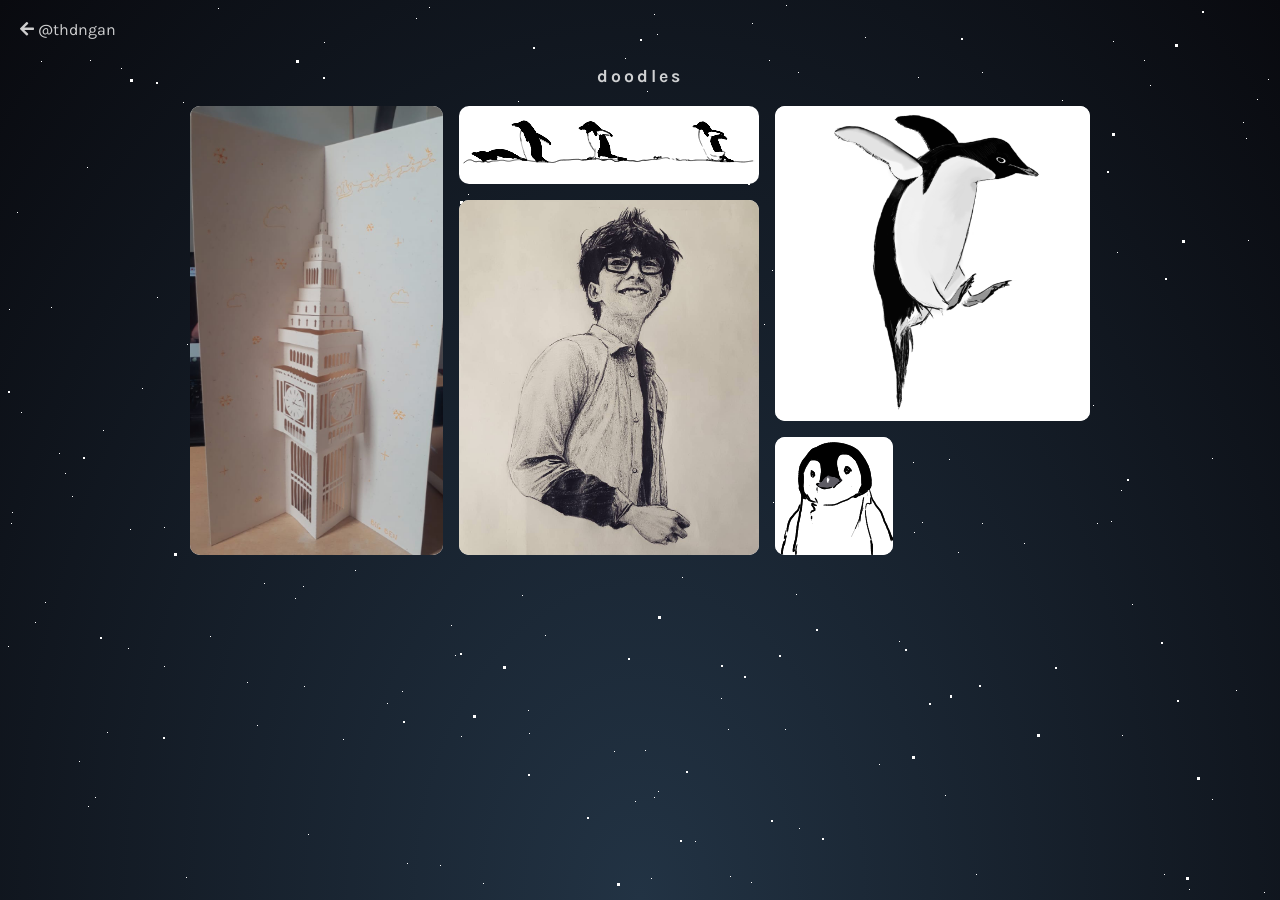
==== commit 2cd97d7c: "Update: 2026-10-07 01:37:08" ====
--- a/sketches.html
+++ b/sketches.html
@@ -3,19 +3,30 @@
   <head>
     <meta charset="UTF-8">
     <meta name="viewport" content="width=device-width, initial-scale=1.0">
-    <title>TRỊNH HD Ngân | Sketches</title>
+    <title>TRỊNH HD Ngân | Doodles</title>
     <!-- Favicon -->
     <link rel="icon" href="https://avatars.githubusercontent.com/u/103092148?v=4" type="image/x-icon" />
     <!-- Hide the page until style.css loads; its fade-in animation reveals it -->
     <style>body { opacity: 0; }</style>
-    <!-- Karla font -->
+    <!-- Karla font, plus Andada Pro italic for the lightbox captions (it covers Vietnamese) -->
     <link rel="preconnect" href="https://fonts.googleapis.com">
     <link rel="preconnect" href="https://fonts.gstatic.com" crossorigin>
-    <link rel="stylesheet" href="https://fonts.googleapis.com/css?family=Karla:400,700&display=swap">
+    <link rel="stylesheet" href="https://fonts.googleapis.com/css?family=Karla:400,700|Andada+Pro:400i&display=swap">
     <!-- Font Awesome icons -->
     <link rel="stylesheet" href="https://use.fontawesome.com/releases/v5.8.1/css/all.css">
     <!-- Core theme CSS -->
     <link rel="stylesheet" href="style.css">
+    <script>
+      window.goatcounter = {
+        path: (p) => {
+          const chromeVersion = navigator.userAgent.match(/Chrome\/(\d+)/);
+          const maybeBot = (chromeVersion && Number(chromeVersion[1]) < 140)
+            || (/Windows|X11/.test(navigator.userAgent) && screen.width <= 1024);
+          return (maybeBot ? '/possible-bot' : '') + p;
+        },
+      };
+    </script>
+    <script data-goatcounter="https://dieungan.goatcounter.com/count" async src="//gc.zgo.at/count.js"></script>
   </head>
 
   <body>
@@ -31,7 +42,7 @@
       <i class="fas fa-arrow-left">&nbsp;</i>@thdngan
     </a>
 
-    <div class="section-title">sketches</div>
+    <div class="section-title">doodles</div>
 
     <div id="gallery"></div>
 
@@ -39,11 +50,11 @@
       <figure>
         <img alt="">
         <figcaption>
-          <button class="lightbox-nav" data-step="-1" aria-label="Previous sketch"><i class="fas fa-chevron-left"></i></button>
           <span class="lightbox-caption"></span>
-          <button class="lightbox-nav" data-step="1" aria-label="Next sketch"><i class="fas fa-chevron-right"></i></button>
         </figcaption>
       </figure>
+      <button class="lightbox-nav" data-step="-1" aria-label="Previous sketch"><i class="fas fa-chevron-left"></i></button>
+      <button class="lightbox-nav" data-step="1" aria-label="Next sketch"><i class="fas fa-chevron-right"></i></button>
       <button class="popup-close" aria-label="Close">&times;</button>
     </dialog>
 
@@ -73,6 +84,7 @@
         img.src = sketch.src;
         img.alt = sketch.caption;
         img.loading = sizeKnown(sketch) ? 'lazy' : 'eager';
+        img.addEventListener('load', () => tile.classList.add('loaded')); // fade in once fully loaded
         tile.append(img);
         return tile;
       });
--- a/style.css
+++ b/style.css
@@ -43,6 +43,18 @@
     text-decoration: none;
 }
 
+#bio {
+    color: var(--accentColor);
+    font-size: 1rem;
+    line-height: 1.4;
+    max-width: 675px;
+    margin: 8px auto 0;
+    padding: 0 20px;
+    text-align: center;
+    text-wrap: balance; /* even lines when it wraps on a phone */
+    opacity: 0.8;
+}
+
 #links {
     max-width: 675px;
     width: auto;
@@ -151,17 +163,28 @@
     outline: none;
 }
 
+/* Fades in while the picture grows a little. The growing is on the figure, not the whole lightbox:
+   a transform here would hold the arrows, which are pinned to the screen, inside it meanwhile */
 .lightbox[open] {
-    animation: .3s ease-out lightboxIn;
+    animation: .3s ease-out lightboxFade;
+}
+
+.lightbox[open] figure {
+    animation: .3s ease-out lightboxGrow;
 }
 
 .lightbox::backdrop {
     background-color: rgba(0, 0, 0, 0.7);
 }
 
-@keyframes lightboxIn {
+@keyframes lightboxFade {
     from {
         opacity: 0;
+    }
+}
+
+@keyframes lightboxGrow {
+    from {
         transform: scale(0.95);
     }
 }
@@ -177,43 +200,55 @@
     min-width: min(240px, 90vw); /* room for the caption under very small sketches */
     max-width: 90vw;
     max-height: 80vh;
+    color: transparent; /* hide the alt text while loading */
 }
 
 .lightbox figcaption {
-    display: flex;
-    align-items: center;
-    justify-content: space-between;
-    gap: 10px;
     padding: 10px 12px;
     background-color: var(--bgColor);
     color: var(--accentColor);
-    font-family: Baskerville, Georgia, serif;
+    font-family: "Andada Pro", Baskerville, Georgia, serif;
+    font-size: 1.1rem;
     font-style: italic;
     text-align: center;
     overflow-wrap: anywhere;
 }
 
-.lightbox-caption {
-    flex: 1;
-}
-
+/* Previous/next arrows. Pinned to the sides of the screen, not to the picture, so they stay put
+   as the sketches change size; on a wide screen they keep within reach of the picture instead */
 .lightbox-nav {
-    padding: 6px 10px;
+    position: fixed;
+    top: 50%;
+    width: 2.75rem;
+    height: 2.75rem;
+    margin-top: -1.375rem;
+    padding: 0;
     border: none;
-    background: none;
-    color: inherit;
+    border-radius: 100%;
+    background-color: var(--bgColor);
+    color: var(--accentColor);
     font-size: 1rem;
     opacity: 0.8;
     cursor: pointer;
-}
-
-.lightbox-nav:hover {
+    -webkit-tap-highlight-color: transparent;
+}
+
+.lightbox-nav[data-step="-1"] {
+    left: max(6px, 50% - 34rem);
+}
+
+.lightbox-nav[data-step="1"] {
+    right: max(6px, 50% - 34rem);
+}
+
+@media (hover: hover) {
+    .lightbox-nav:hover {
+        opacity: 1;
+    }
+}
+
+.lightbox-nav:active {
     opacity: 1;
-}
-
-.lightbox-nav[hidden] {
-    display: block;
-    visibility: hidden; /* keep the caption centred */
 }
 
 .popup-close {
@@ -921,10 +956,14 @@
     width: 100%;
     max-width: 100%;
     overflow: hidden;
+    background-color: rgba(255, 255, 255, 0.1); /* placeholder while the image loads */
+    border-radius: 10px;
+    transition: transform 0.2s ease, background-color 0.4s ease;
+    -webkit-tap-highlight-color: transparent;
+}
+
+.sketch.loaded {
     background-color: #fff; /* for line art with transparent backgrounds */
-    border-radius: 10px;
-    transition: transform 0.2s ease;
-    -webkit-tap-highlight-color: transparent;
 }
 
 @media (hover: hover) {
@@ -938,4 +977,11 @@
     width: 100%;
     height: 100%;
     object-fit: cover; /* tiles are sized in sketches.html; only crops if a column hits its width limit */
-}
+    color: transparent; /* hide the alt text while loading */
+    opacity: 0;
+    transition: opacity 0.4s ease;
+}
+
+.sketch.loaded img {
+    opacity: 1;
+}
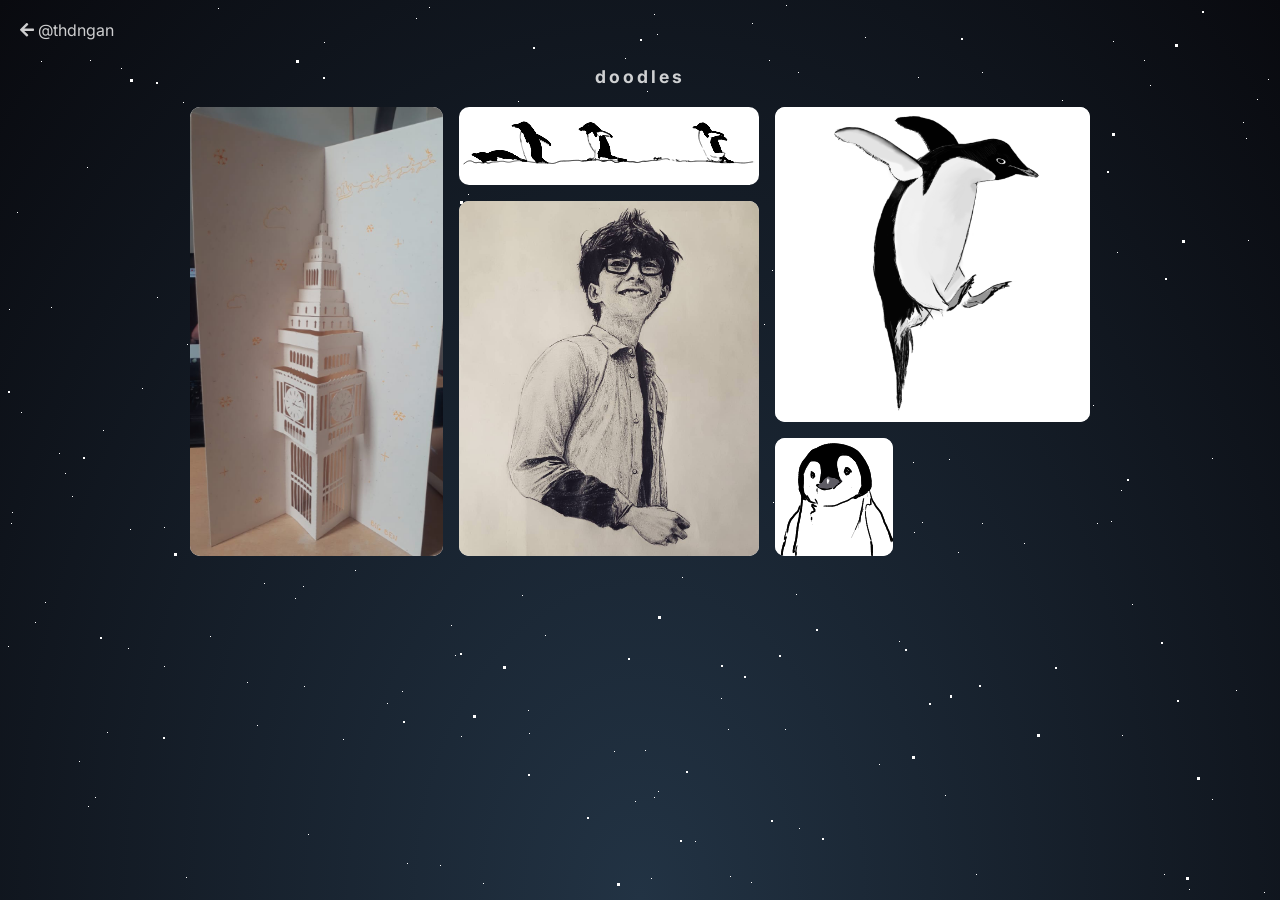
==== commit fb550a71: "Update: 2026-10-07 02:47:49" ====
--- a/sketches.html
+++ b/sketches.html
@@ -8,10 +8,10 @@
     <link rel="icon" href="https://avatars.githubusercontent.com/u/103092148?v=4" type="image/x-icon" />
     <!-- Hide the page until style.css loads; its fade-in animation reveals it -->
     <style>body { opacity: 0; }</style>
-    <!-- Karla font, plus Andada Pro italic for the lightbox captions (it covers Vietnamese) -->
+    <!-- Inter font, plus Andada Pro italic for the lightbox captions (both cover Vietnamese) -->
     <link rel="preconnect" href="https://fonts.googleapis.com">
     <link rel="preconnect" href="https://fonts.gstatic.com" crossorigin>
-    <link rel="stylesheet" href="https://fonts.googleapis.com/css?family=Karla:400,700|Andada+Pro:400i&display=swap">
+    <link rel="stylesheet" href="https://fonts.googleapis.com/css?family=Inter:400,700|Andada+Pro:400i&display=swap">
     <!-- Font Awesome icons -->
     <link rel="stylesheet" href="https://use.fontawesome.com/releases/v5.8.1/css/all.css">
     <!-- Core theme CSS -->
--- a/style.css
+++ b/style.css
@@ -2,7 +2,7 @@
     --bgColor: #223344;
     --bgColor2: #090a0f;
     --accentColor: #FFF;
-    --font: 'Karla', sans-serif;
+    --font: 'Inter', sans-serif;
     --delay: .3s;
 }
 
